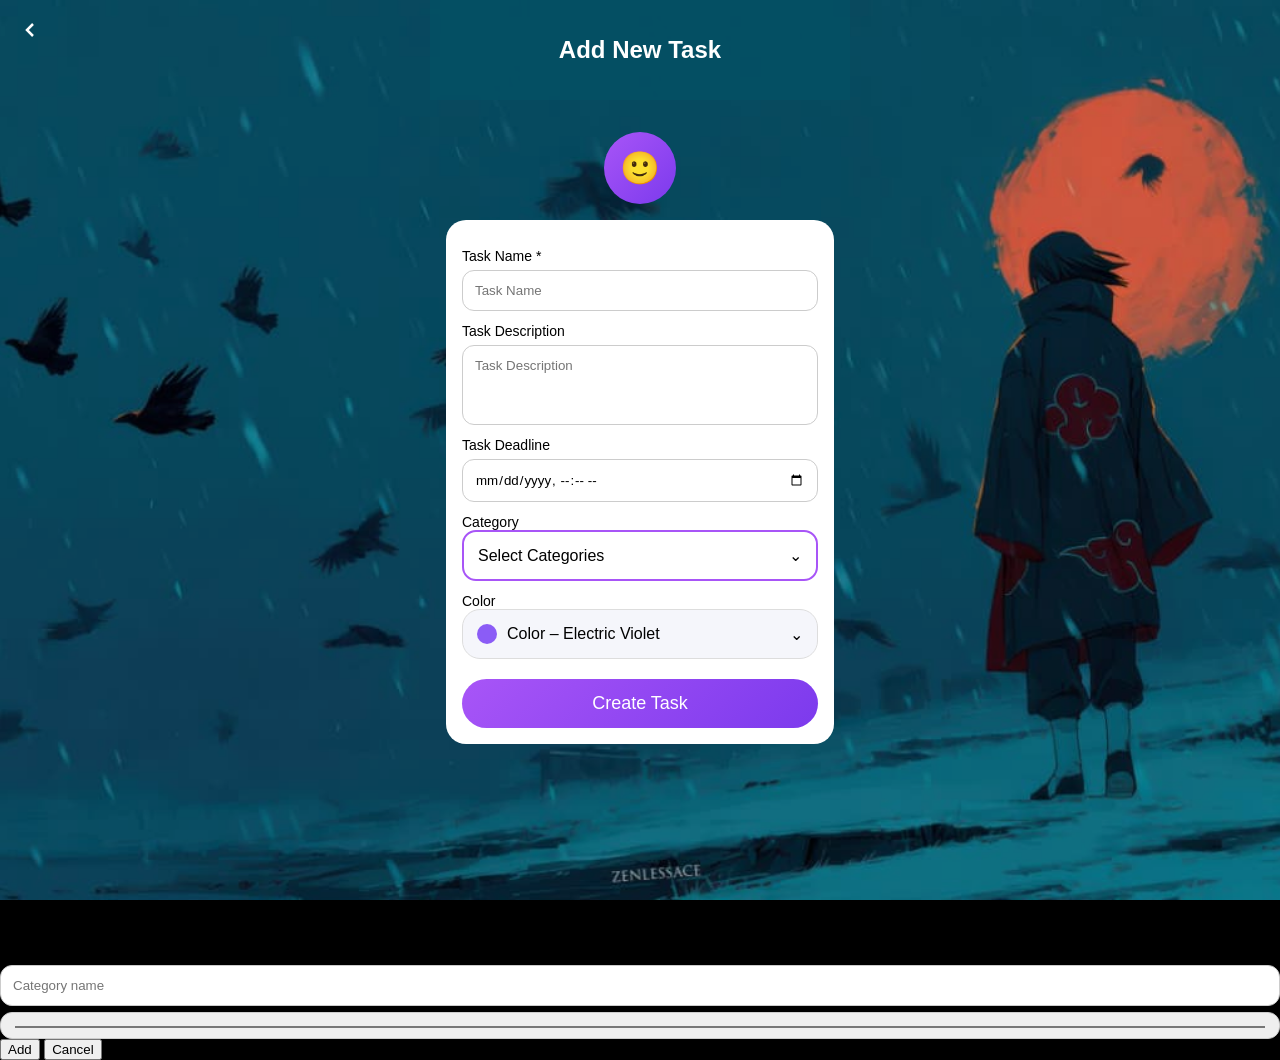
==== add-task.html @ 933adfc2 "Complete task manager app with monthly tracking and Python logic" ====
<!DOCTYPE html>
<html lang="en">
<head>
  <meta charset="UTF-8">
  <title>Add New Task</title>
  <link rel="stylesheet" href="add-task.css">
</head>
<body>

<button class="corner-back" onclick="goBack()" aria-label="Back">
  <svg viewBox="0 0 24 24"><path d="M15 18l-6-6 6-6"/></svg>
</button>

<img src="fuck off_1.jpeg" class="bg-img" alt="">
<div class="overlay"></div>

<div class="page">
  <div class="top-bar">
    <h2>Add New Task</h2>
  </div>

  <div class="scroll-area">

    <div class="avatar">
      <div class="avatar-circle">🙂</div>
    </div>

    <form class="task-form">

      <label>Task Name *</label>
      <!-- ✅ ID ADDED -->
      <input id="taskName" type="text" placeholder="Task Name">

      <label>Task Description</label>
      <!-- ✅ ID ADDED -->
      <textarea id="taskDesc" placeholder="Task Description"></textarea>

      <label>Task Deadline</label>
      <!-- ✅ ID ADDED -->
      <input id="taskDeadline" type="datetime-local">

      <!-- CATEGORY -->
      <label>Category</label>
      <div class="category-wrapper">
        <div class="category-box" id="categoryInput">
          <span id="categoryText">Select Categories</span>
          <span>⌄</span>
        </div>

        <div class="category-dropdown" id="categoryDropdown">
          <div class="category-header">
            <strong>Select Categories (max 3)</strong><br>
            <small>Selected: <span id="selectedCount">none</span></small>
          </div>

          <div class="category-scroll" id="categoryList">
            <div class="category-item coding" onclick="toggleCategory(this,'Coding')">💻 Coding</div>
            <div class="category-item home" onclick="toggleCategory(this,'Home')">🏠 Home</div>
            <div class="category-item work" onclick="toggleCategory(this,'Work')">🏢 Work</div>
            <div class="category-item health" onclick="toggleCategory(this,'Health')">💪 Health</div>
            <div class="category-item education" onclick="toggleCategory(this,'Education')">📚 Education</div>
            <div class="category-item personal" onclick="toggleCategory(this,'Personal')">👤 Personal</div>

            <button type="button" class="modify-btn" onclick="openCategoryModal()">
              ✏ MODIFY CATEGORIES
            </button>
          </div>
        </div>
      </div>

      <label>Color</label>
      <div class="color-wrapper" id="colorWrapper">
        <div class="color-box" id="colorInput">
          <div class="color-left">
            <span class="color-preview violet" id="colorPreview"></span>
            <span id="colorText">Color – Electric Violet</span>
          </div>
          <span>⌄</span>
        </div>

        <div class="color-dropdown" id="colorDropdown">
          <div class="color-grid">
            <div class="color-dot violet" data-name="Electric Violet"></div>
            <div class="color-dot pink" data-name="Pink"></div>
            <div class="color-dot blue" data-name="Blue"></div>
            <div class="color-dot green" data-name="Green"></div>
            <div class="color-dot yellow" data-name="Yellow"></div>
            <div class="color-dot orange" data-name="Orange"></div>
            <div class="color-dot red" data-name="Red"></div>
          </div>
        </div>
      </div>

      <button type="button" class="create-btn">Create Task</button>

    </form>
  </div>
</div>

<div class="modal" id="categoryModal">
  <div class="modal-box">
    <h3>Add Category</h3>
    <input id="newCatName" placeholder="Category name">
    <input id="newCatColor" type="color">
    <button onclick="addCustomCategory()">Add</button>
    <button class="cancel" onclick="closeCategoryModal()">Cancel</button>
  </div>
</div>

<script src="add-task.js"></script>
</body>
</html>
---- add-task.css ----
/* ================= RESET ================= */
* {
  box-sizing: border-box;
  font-family: "Segoe UI", Arial, sans-serif;
}

body {
  margin: 0;
  background: #000;
  overflow: hidden;
}

/* ================= BACK ARROW ================= */
.corner-back {
  position: fixed;
  top: 12px;
  left: 12px;
  width: 36px;
  height: 36px;
  background: transparent;
  border: none;
  cursor: pointer;
  z-index: 9999;
}

.corner-back svg {
  width: 100%;
  height: 100%;
  stroke: #fff;
  stroke-width: 2.5;
  fill: none;
}

/* ================= BACKGROUND ================= */
.bg-img {
  position: fixed;
  top: 50%;
  left: 50%;
  width: 100vh;
  height: 100vw;
  object-fit: cover;
  transform: translate(-50%, -50%) rotate(-90deg);
  z-index: -2;
}

.overlay {
  position: fixed;
  inset: 0;
  background: rgba(0, 0, 0, 0.15);
  z-index: -1;
}

/* ================= PAGE ================= */
.page {
  max-width: 420px;
  margin: auto;
  height: 100vh;
  display: flex;
  flex-direction: column;
  color: #fff;
}

/* ================= HEADER ================= */
.top-bar {
  padding: 16px;
  text-align: center;
  background: rgba(5, 80, 100, 0.95);
}

/* ================= SCROLL AREA ================= */
.scroll-area {
  flex: 1;
  overflow-y: auto;
  padding: 16px;
  scrollbar-width: none;
}

.scroll-area::-webkit-scrollbar {
  display: none;
}

/* ================= AVATAR ================= */
.avatar {
  display: flex;
  justify-content: center;
  align-items: center;
  margin: 16px 0;
}

.avatar-circle {
  width: 72px;
  height: 72px;
  border-radius: 50%;
  background: linear-gradient(135deg, #a855f7, #7c3aed);
  display: flex;
  align-items: center;
  justify-content: center;
  font-size: 32px;
}

/* ================= FORM CARD ================= */
.task-form {
  background: #fff;
  padding: 16px;
  border-radius: 20px;
  color: #000;
  display: flex;
  flex-direction: column;
}

/* ================= FORM ELEMENTS ================= */
label {
  margin-top: 12px;
  font-size: 14px;
}

input,
textarea {
  margin-top: 6px;
  padding: 12px;
  border-radius: 12px;
  border: 1px solid #ccc;
  width: 100%;
}

textarea {
  resize: none;
  height: 80px;
}

/* ================= CATEGORY ================= */
.category-wrapper {
  position: relative;
}

.category-box {
  padding: 14px;
  border-radius: 14px;
  border: 2px solid #a855f7;
  background: #fff;
  display: flex;
  justify-content: space-between;
  align-items: center;
  cursor: pointer;
}

/* DROPDOWN */
.category-dropdown {
  position: absolute;
  top: 110%;
  width: 100%;
  background: #fff;
  border-radius: 18px;
  box-shadow: 0 10px 25px rgba(0, 0, 0, 0.12);
  display: none;
  z-index: 999;
}

.category-dropdown.show {
  display: block;
}

/* SCROLL (INVISIBLE) */
.category-scroll {
  max-height: 240px;
  overflow-y: auto;
  padding: 12px;
  scrollbar-width: none;
}

.category-scroll::-webkit-scrollbar {
  display: none;
}

/* SECTION TITLE */
.category-section-title {
  font-size: 12px;
  font-weight: 600;
  margin: 8px 0;
  color: #555;
}

/* CATEGORY ITEMS */
.category-item {
  padding: 12px;
  border-radius: 12px;
  margin-bottom: 8px;
  color: #fff;
  font-weight: 500;
  cursor: pointer;
}

/* CATEGORY COLORS */
.coding { background: #8b5cf6; }
.home { background: #22c55e; }
.work { background: #3b82f6; }
.health { background: #facc15; color: #222; }
.education { background: #fb923c; }
.personal { background: #f472b6; }

.category-item.selected {
  outline: 3px solid rgba(0, 0, 0, 0.15);
}

/* MODIFY CATEGORIES BUTTON */
.modify-btn {
  width: 100%;
  padding: 12px;
  margin-top: 6px;
  border-radius: 12px;
  border: 1.5px dashed #a855f7;
  background: #fff;
  color: #a855f7;
  font-weight: 600;
  cursor: pointer;
}

/* ================= COLOR ================= */
.color-wrapper {
  position: relative;
}

.color-box {
  padding: 14px;
  border-radius: 18px;
  border: 1.8px solid #ddd;
  background: #f5f6fb;
  display: flex;
  justify-content: space-between;
  align-items: center;
  cursor: pointer;
}

.color-left {
  display: flex;
  align-items: center;
  gap: 10px;
}

.color-preview {
  width: 20px;
  height: 20px;
  border-radius: 50%;
}

/* COLOR DROPDOWN */
.color-dropdown {
  display: none;
  margin-top: 8px;
  background: #fff;
  border-radius: 18px;
  padding: 12px;
  box-shadow: 0 10px 25px rgba(0, 0, 0, 0.12);
}

.color-dropdown.show {
  display: block;
}

.color-grid {
  display: grid;
  grid-template-columns: repeat(5, 1fr);
  gap: 12px;
}

.color-dot {
  width: 36px;
  height: 36px;
  border-radius: 50%;
  cursor: pointer;
}

/* COLOR DOTS */
.violet { background: #8b5cf6; }
.pink { background: #f472b6; }
.blue { background: #3b82f6; }
.green { background: #22c55e; }
.yellow { background: #facc15; }
.orange { background: #fb923c; }
.red { background: #ef4444; }

/* ================= BUTTON ================= */
.create-btn {
  margin-top: 20px;
  padding: 14px;
  border-radius: 999px;
  border: none;
  background: linear-gradient(135deg, #a855f7, #7c3aed);
  color: #fff;
  font-size: 18px;
  cursor: pointer;
}
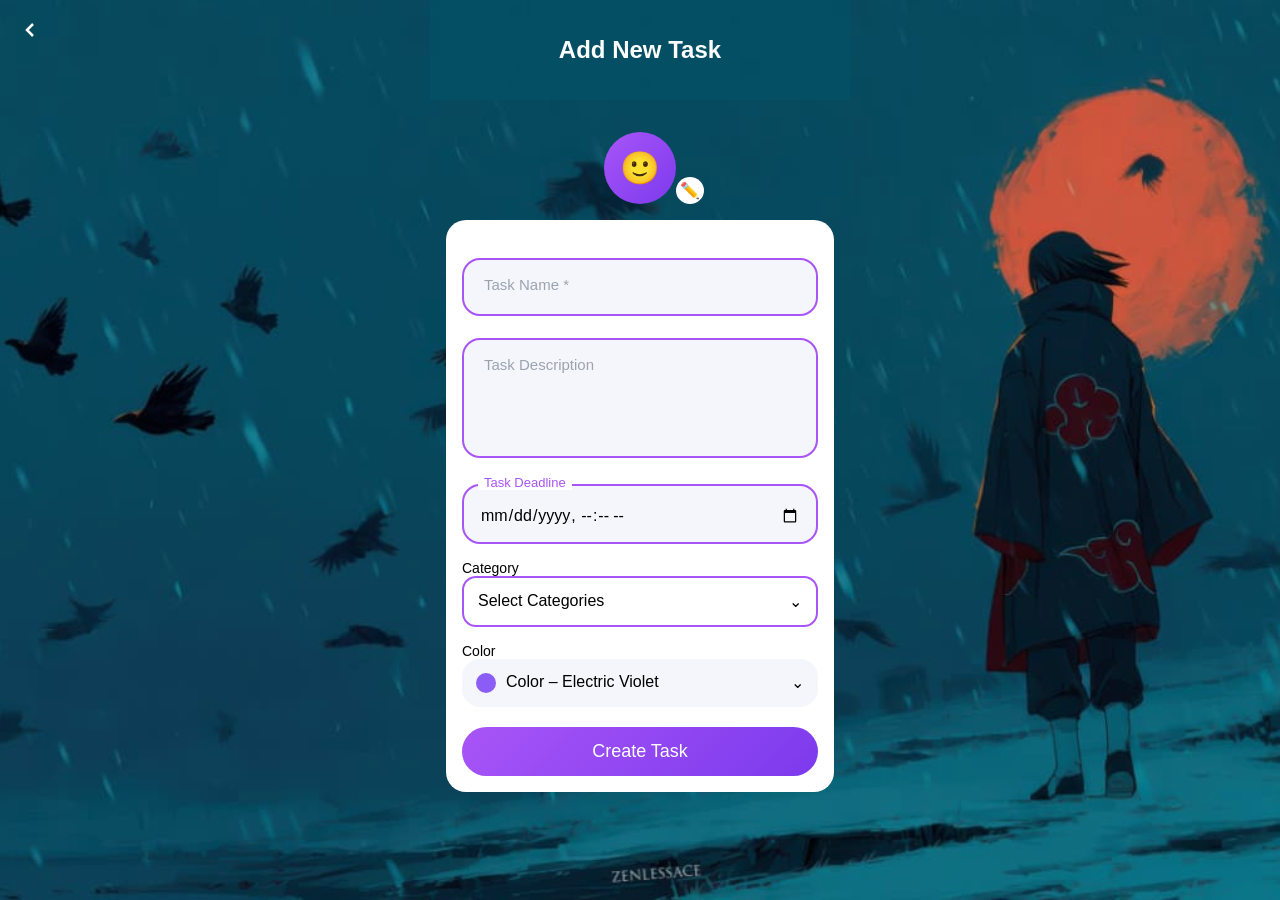
==== commit a97931ee: "Initial commit - Todo app with categories and emoji picker" ====
--- a/add-task.html
+++ b/add-task.html
@@ -1,114 +1,127 @@
 <!DOCTYPE html>
 <html lang="en">
+
 <head>
   <meta charset="UTF-8">
   <title>Add New Task</title>
   <link rel="stylesheet" href="add-task.css">
 </head>
+
 <body>
 
-<button class="corner-back" onclick="goBack()" aria-label="Back">
-  <svg viewBox="0 0 24 24"><path d="M15 18l-6-6 6-6"/></svg>
-</button>
+  <!-- BACK BUTTON -->
+  <button class="corner-back" onclick="goBack()" aria-label="Back">
+    <svg viewBox="0 0 24 24">
+      <path d="M15 18l-6-6 6-6" />
+    </svg>
+  </button>
 
-<img src="fuck off_1.jpeg" class="bg-img" alt="">
-<div class="overlay"></div>
+  <img src="fuck off_1.jpeg" class="bg-img" alt="">
+  <div class="overlay"></div>
 
-<div class="page">
-  <div class="top-bar">
-    <h2>Add New Task</h2>
+  <div class="page">
+    <div class="top-bar">
+      <h2>Add New Task</h2>
+    </div>
+
+    <div class="scroll-area">
+
+      <!-- AVATAR -->
+      <div class="avatar">
+        <div id="taskEmoji" class="avatar-circle">🙂</div>
+        <div class="edit-emoji" onclick="toggleEmojiBar()">✏️</div>
+      </div>
+
+      <!-- EMOJI BAR -->
+      <div id="emojiBar" class="emoji-bar hidden">
+        <div class="emoji-categories">
+          <button type="button" onclick="showCategory('smileys')">😀 Smileys</button>
+          <button type="button" onclick="showCategory('exercise')">🏋️ Exercise</button>
+          <button type="button" onclick="showCategory('study')">📚 Study</button>
+        </div>
+        <div id="emojiGrid" class="emoji-grid"></div>
+      </div>
+
+      <!-- FORM -->
+      <form class="task-form">
+
+        <!-- TASK NAME -->
+        <div class="float-field">
+          <input id="taskName" type="text" placeholder=" " required>
+          <label>Task Name *</label>
+        </div>
+
+        <!-- TASK DESCRIPTION -->
+        <div class="float-field">
+          <textarea id="taskDesc" placeholder=" "></textarea>
+          <label>Task Description</label>
+        </div>
+
+        <!-- DEADLINE -->
+        <div class="float-field">
+          <input id="taskDeadline" type="datetime-local" placeholder=" ">
+          <label>Task Deadline</label>
+        </div>
+
+        <!-- CATEGORY -->
+        <label class="normal-label">Category</label>
+        <div class="category-wrapper">
+
+          <div class="category-box" id="categoryInput">
+            <span id="categoryText">Select Categories</span>
+            <span>⌄</span>
+          </div>
+
+          <div class="category-dropdown" id="categoryDropdown">
+            <div class="category-header">
+              <strong>Select Categories (max 3)</strong><br>
+              <small>Selected: <span id="selectedCount">none</span></small>
+            </div>
+
+            <div class="category-scroll">
+              <!-- categories injected by JS -->
+
+              <!-- MODIFY BUTTON (ONLY BUTTON LOGIC USED) -->
+              <button
+                type="button"
+                class="modify-btn"
+                onclick="goToCategories()">
+                ✏ MODIFY CATEGORIES
+              </button>
+            </div>
+          </div>
+        </div>
+
+        <!-- COLOR -->
+        <label class="normal-label">Color</label>
+        <div class="color-wrapper">
+          <div class="color-box" id="colorInput">
+            <div class="color-left">
+              <span class="color-preview violet" id="colorPreview"></span>
+              <span id="colorText">Color – Electric Violet</span>
+            </div>
+            <span>⌄</span>
+          </div>
+
+          <div class="color-dropdown" id="colorDropdown">
+            <div class="color-grid">
+              <div class="color-dot violet" data-name="Electric Violet"></div>
+              <div class="color-dot pink" data-name="Pink"></div>
+              <div class="color-dot blue" data-name="Blue"></div>
+              <div class="color-dot green" data-name="Green"></div>
+              <div class="color-dot yellow" data-name="Yellow"></div>
+              <div class="color-dot orange" data-name="Orange"></div>
+              <div class="color-dot red" data-name="Red"></div>
+            </div>
+          </div>
+        </div>
+
+        <button type="button" class="create-btn">Create Task</button>
+
+      </form>
+    </div>
   </div>
 
-  <div class="scroll-area">
-
-    <div class="avatar">
-      <div class="avatar-circle">🙂</div>
-    </div>
-
-    <form class="task-form">
-
-      <label>Task Name *</label>
-      <!-- ✅ ID ADDED -->
-      <input id="taskName" type="text" placeholder="Task Name">
-
-      <label>Task Description</label>
-      <!-- ✅ ID ADDED -->
-      <textarea id="taskDesc" placeholder="Task Description"></textarea>
-
-      <label>Task Deadline</label>
-      <!-- ✅ ID ADDED -->
-      <input id="taskDeadline" type="datetime-local">
-
-      <!-- CATEGORY -->
-      <label>Category</label>
-      <div class="category-wrapper">
-        <div class="category-box" id="categoryInput">
-          <span id="categoryText">Select Categories</span>
-          <span>⌄</span>
-        </div>
-
-        <div class="category-dropdown" id="categoryDropdown">
-          <div class="category-header">
-            <strong>Select Categories (max 3)</strong><br>
-            <small>Selected: <span id="selectedCount">none</span></small>
-          </div>
-
-          <div class="category-scroll" id="categoryList">
-            <div class="category-item coding" onclick="toggleCategory(this,'Coding')">💻 Coding</div>
-            <div class="category-item home" onclick="toggleCategory(this,'Home')">🏠 Home</div>
-            <div class="category-item work" onclick="toggleCategory(this,'Work')">🏢 Work</div>
-            <div class="category-item health" onclick="toggleCategory(this,'Health')">💪 Health</div>
-            <div class="category-item education" onclick="toggleCategory(this,'Education')">📚 Education</div>
-            <div class="category-item personal" onclick="toggleCategory(this,'Personal')">👤 Personal</div>
-
-            <button type="button" class="modify-btn" onclick="openCategoryModal()">
-              ✏ MODIFY CATEGORIES
-            </button>
-          </div>
-        </div>
-      </div>
-
-      <label>Color</label>
-      <div class="color-wrapper" id="colorWrapper">
-        <div class="color-box" id="colorInput">
-          <div class="color-left">
-            <span class="color-preview violet" id="colorPreview"></span>
-            <span id="colorText">Color – Electric Violet</span>
-          </div>
-          <span>⌄</span>
-        </div>
-
-        <div class="color-dropdown" id="colorDropdown">
-          <div class="color-grid">
-            <div class="color-dot violet" data-name="Electric Violet"></div>
-            <div class="color-dot pink" data-name="Pink"></div>
-            <div class="color-dot blue" data-name="Blue"></div>
-            <div class="color-dot green" data-name="Green"></div>
-            <div class="color-dot yellow" data-name="Yellow"></div>
-            <div class="color-dot orange" data-name="Orange"></div>
-            <div class="color-dot red" data-name="Red"></div>
-          </div>
-        </div>
-      </div>
-
-      <button type="button" class="create-btn">Create Task</button>
-
-    </form>
-  </div>
-</div>
-
-<div class="modal" id="categoryModal">
-  <div class="modal-box">
-    <h3>Add Category</h3>
-    <input id="newCatName" placeholder="Category name">
-    <input id="newCatColor" type="color">
-    <button onclick="addCustomCategory()">Add</button>
-    <button class="cancel" onclick="closeCategoryModal()">Cancel</button>
-  </div>
-</div>
-
-<script src="add-task.js"></script>
+  <script src="add-task.js"></script>
 </body>
 </html>
-
-
--- a/add-task.css
+++ b/add-task.css
@@ -1,4 +1,3 @@
-/* ================= RESET ================= */
 * {
   box-sizing: border-box;
   font-family: "Segoe UI", Arial, sans-serif;
@@ -10,7 +9,7 @@
   overflow: hidden;
 }
 
-/* ================= BACK ARROW ================= */
+/* ================= BACK BUTTON ================= */
 .corner-back {
   position: fixed;
   top: 12px;
@@ -60,30 +59,23 @@
   color: #fff;
 }
 
-/* ================= HEADER ================= */
 .top-bar {
   padding: 16px;
   text-align: center;
   background: rgba(5, 80, 100, 0.95);
 }
 
-/* ================= SCROLL AREA ================= */
 .scroll-area {
   flex: 1;
   overflow-y: auto;
   padding: 16px;
-  scrollbar-width: none;
-}
-
-.scroll-area::-webkit-scrollbar {
-  display: none;
 }
 
 /* ================= AVATAR ================= */
 .avatar {
+  position: relative;
   display: flex;
   justify-content: center;
-  align-items: center;
   margin: 16px 0;
 }
 
@@ -98,7 +90,17 @@
   font-size: 32px;
 }
 
-/* ================= FORM CARD ================= */
+.edit-emoji {
+  position: absolute;
+  bottom: 0;
+  right: 130px;
+  background: #fff;
+  border-radius: 50%;
+  padding: 4px;
+  cursor: pointer;
+}
+
+/* ================= FORM ================= */
 .task-form {
   background: #fff;
   padding: 16px;
@@ -108,24 +110,57 @@
   flex-direction: column;
 }
 
-/* ================= FORM ELEMENTS ================= */
-label {
-  margin-top: 12px;
+.normal-label {
+  margin-top: 16px;
   font-size: 14px;
 }
 
-input,
-textarea {
-  margin-top: 6px;
-  padding: 12px;
-  border-radius: 12px;
-  border: 1px solid #ccc;
+/* ================= FLOATING OUTLINED INPUTS ================= */
+.float-field {
+  position: relative;
+  margin-top: 22px;
+}
+
+.float-field input,
+.float-field textarea {
   width: 100%;
-}
-
-textarea {
+  padding: 20px 16px 16px;
+  border-radius: 18px;
+  border: 2px solid #a855f7;
+  background: #f5f6fb;
+  font-size: 16px;
+  outline: none;
+}
+
+/* textarea */
+.float-field textarea {
+  height: 120px;
   resize: none;
-  height: 80px;
+  padding-top: 26px;
+}
+
+/* label inside outline */
+.float-field label {
+  position: absolute;
+  top: 18px;
+  left: 16px;
+  color: #9ca3af;
+  font-size: 15px;
+  background: transparent;
+  padding: 0 6px;
+  pointer-events: none;
+  transition: 0.25s ease;
+}
+
+/* focus / filled state */
+.float-field input:focus + label,
+.float-field input:not(:placeholder-shown) + label,
+.float-field textarea:focus + label,
+.float-field textarea:not(:placeholder-shown) + label {
+  top: -9px;
+  background: #fff;
+  color: #a855f7;
+  font-size: 13px;
 }
 
 /* ================= CATEGORY ================= */
@@ -137,60 +172,45 @@
   padding: 14px;
   border-radius: 14px;
   border: 2px solid #a855f7;
-  background: #fff;
   display: flex;
   justify-content: space-between;
-  align-items: center;
-  cursor: pointer;
-}
-
-/* DROPDOWN */
+  cursor: pointer;
+}
+
 .category-dropdown {
   position: absolute;
   top: 110%;
   width: 100%;
   background: #fff;
   border-radius: 18px;
-  box-shadow: 0 10px 25px rgba(0, 0, 0, 0.12);
+  box-shadow: 0 10px 25px rgba(0,0,0,.12);
   display: none;
-  z-index: 999;
+  z-index: 1000;
 }
 
 .category-dropdown.show {
   display: block;
 }
 
-/* SCROLL (INVISIBLE) */
+.category-header {
+  padding: 12px;
+  border-bottom: 1px solid #eee;
+}
+
 .category-scroll {
   max-height: 240px;
   overflow-y: auto;
   padding: 12px;
-  scrollbar-width: none;
-}
-
-.category-scroll::-webkit-scrollbar {
-  display: none;
-}
-
-/* SECTION TITLE */
-.category-section-title {
-  font-size: 12px;
-  font-weight: 600;
-  margin: 8px 0;
-  color: #555;
-}
-
-/* CATEGORY ITEMS */
+}
+
 .category-item {
   padding: 12px;
   border-radius: 12px;
   margin-bottom: 8px;
   color: #fff;
-  font-weight: 500;
-  cursor: pointer;
-}
-
-/* CATEGORY COLORS */
+  cursor: pointer;
+}
+
 .coding { background: #8b5cf6; }
 .home { background: #22c55e; }
 .work { background: #3b82f6; }
@@ -198,20 +218,13 @@
 .education { background: #fb923c; }
 .personal { background: #f472b6; }
 
-.category-item.selected {
-  outline: 3px solid rgba(0, 0, 0, 0.15);
-}
-
-/* MODIFY CATEGORIES BUTTON */
 .modify-btn {
   width: 100%;
   padding: 12px;
-  margin-top: 6px;
   border-radius: 12px;
   border: 1.5px dashed #a855f7;
   background: #fff;
   color: #a855f7;
-  font-weight: 600;
   cursor: pointer;
 }
 
@@ -223,17 +236,14 @@
 .color-box {
   padding: 14px;
   border-radius: 18px;
-  border: 1.8px solid #ddd;
   background: #f5f6fb;
   display: flex;
   justify-content: space-between;
-  align-items: center;
   cursor: pointer;
 }
 
 .color-left {
   display: flex;
-  align-items: center;
   gap: 10px;
 }
 
@@ -243,14 +253,13 @@
   border-radius: 50%;
 }
 
-/* COLOR DROPDOWN */
 .color-dropdown {
   display: none;
   margin-top: 8px;
   background: #fff;
   border-radius: 18px;
   padding: 12px;
-  box-shadow: 0 10px 25px rgba(0, 0, 0, 0.12);
+  box-shadow: 0 10px 25px rgba(0,0,0,.12);
 }
 
 .color-dropdown.show {
@@ -259,7 +268,7 @@
 
 .color-grid {
   display: grid;
-  grid-template-columns: repeat(5, 1fr);
+  grid-template-columns: repeat(5,1fr);
   gap: 12px;
 }
 
@@ -270,14 +279,13 @@
   cursor: pointer;
 }
 
-/* COLOR DOTS */
-.violet { background: #8b5cf6; }
-.pink { background: #f472b6; }
-.blue { background: #3b82f6; }
-.green { background: #22c55e; }
-.yellow { background: #facc15; }
-.orange { background: #fb923c; }
-.red { background: #ef4444; }
+.violet { background:#8b5cf6; }
+.pink { background:#f472b6; }
+.blue { background:#3b82f6; }
+.green { background:#22c55e; }
+.yellow { background:#facc15; }
+.orange { background:#fb923c; }
+.red { background:#ef4444; }
 
 /* ================= BUTTON ================= */
 .create-btn {
@@ -285,8 +293,88 @@
   padding: 14px;
   border-radius: 999px;
   border: none;
-  background: linear-gradient(135deg, #a855f7, #7c3aed);
+  background: linear-gradient(135deg,#a855f7,#7c3aed);
   color: #fff;
   font-size: 18px;
   cursor: pointer;
 }
+/* ===============================
+   EMOJI MODAL (SAFE – NO BREAK)
+================================ */
+
+/* dark background overlay */
+.emoji-bar::before {
+  content: "";
+  position: fixed;
+  inset: 0;
+  background: rgba(0, 0, 0, 0.55);
+  z-index: -1;
+}
+
+/* modal container */
+.emoji-bar {
+  position: fixed;
+  top: 50%;
+  left: 50%;
+  transform: translate(-50%, -50%);
+  width: 90%;
+  max-width: 360px;
+  background: #fff;
+  padding: 16px;
+  border-radius: 20px;
+  box-shadow: 0 20px 40px rgba(0,0,0,0.25);
+  z-index: 9999;
+}
+
+/* keep hidden working */
+.emoji-bar.hidden {
+  display: none;
+}
+
+/* emoji category buttons */
+.emoji-categories {
+  display: flex;
+  gap: 8px;
+  margin-bottom: 10px;
+}
+
+.emoji-categories button {
+  flex: 1;
+  padding: 8px;
+  border-radius: 10px;
+  border: none;
+  background: #ede9fe;
+  font-weight: 500;
+  cursor: pointer;
+}
+
+/* emoji grid */
+.emoji-grid {
+  display: grid;
+  grid-template-columns: repeat(6, 1fr);
+  gap: 10px;
+  max-height: 220px;
+  overflow-y: auto;
+}
+
+.emoji-grid span {
+  font-size: 24px;
+  text-align: center;
+  padding: 8px;
+  border-radius: 8px;
+  cursor: pointer;
+}
+
+.emoji-grid span:hover {
+  background: #ede9fe;
+}
+
+/* ===== HIDE SCROLLBAR BUT KEEP SCROLL ===== */
+.scroll-area::-webkit-scrollbar {
+  width: 0;
+  height: 0;
+}
+
+.scroll-area {
+  scrollbar-width: none; /* Firefox */
+}
